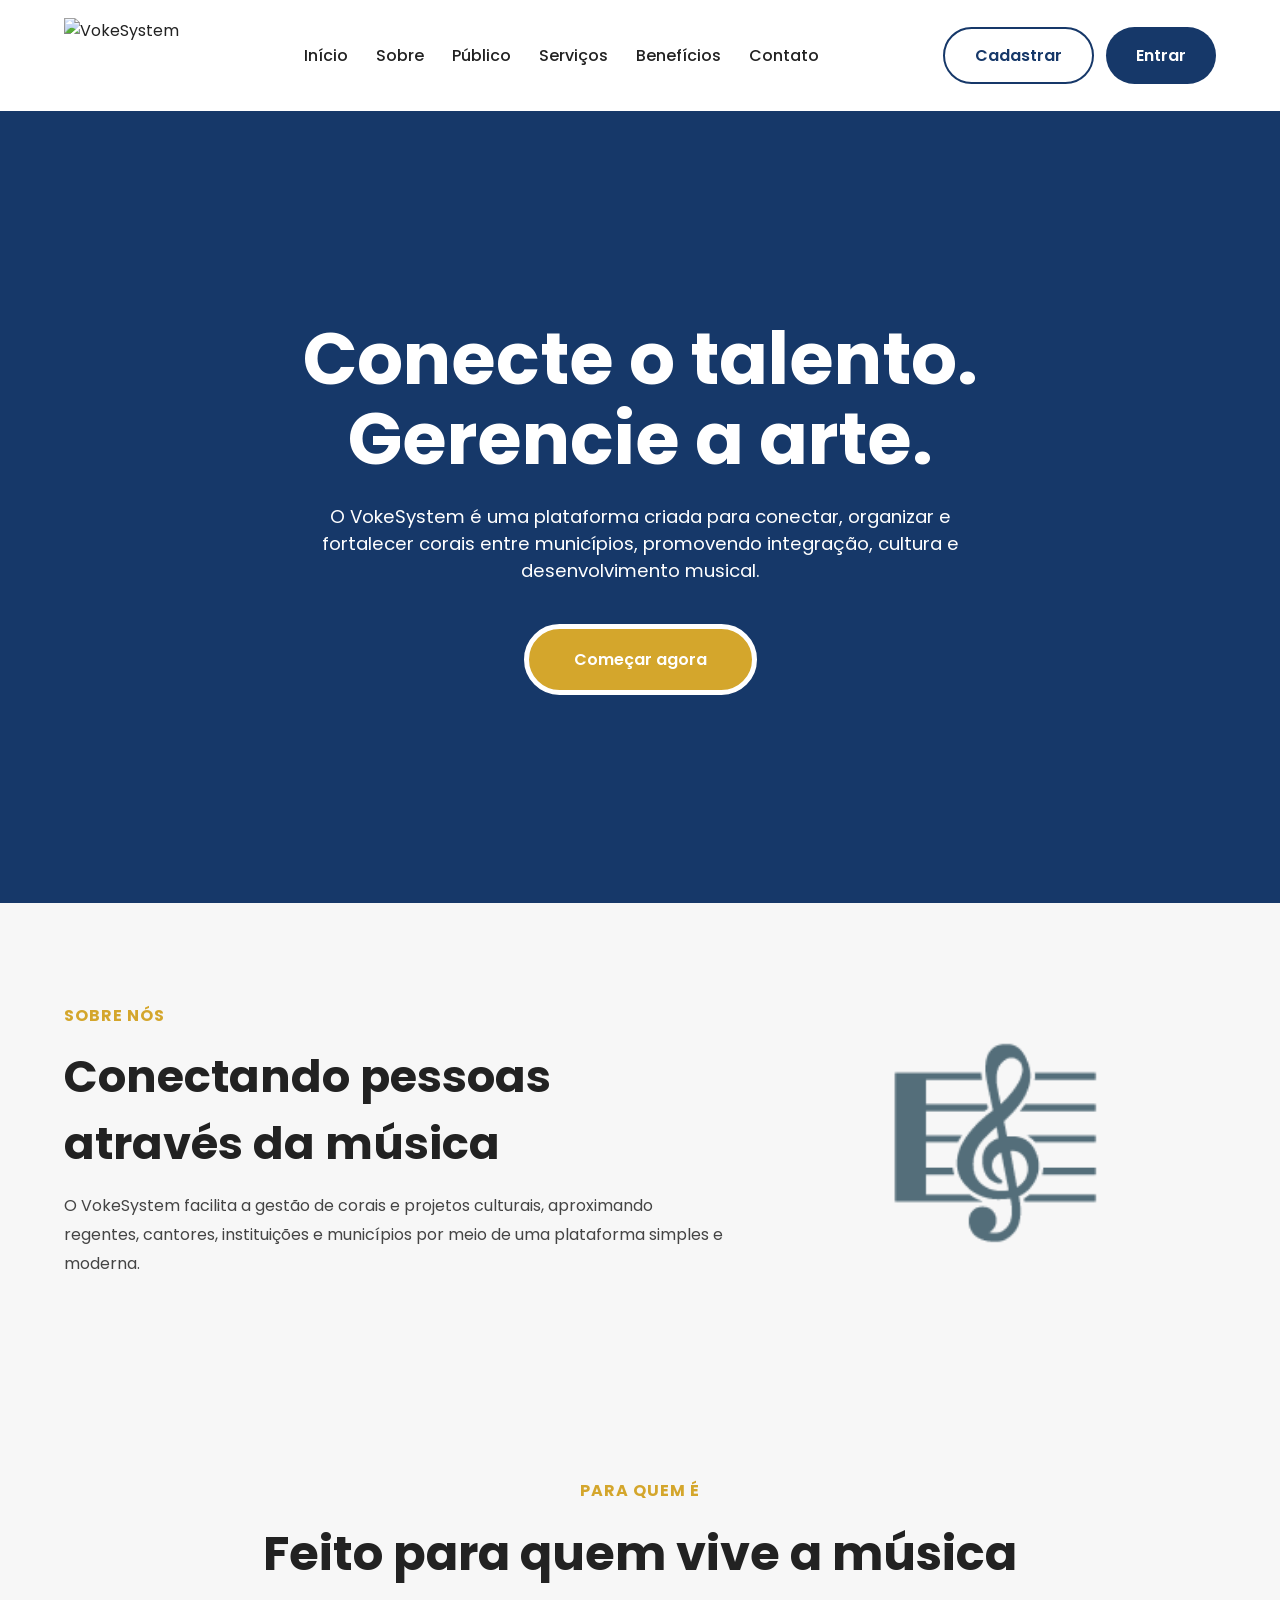
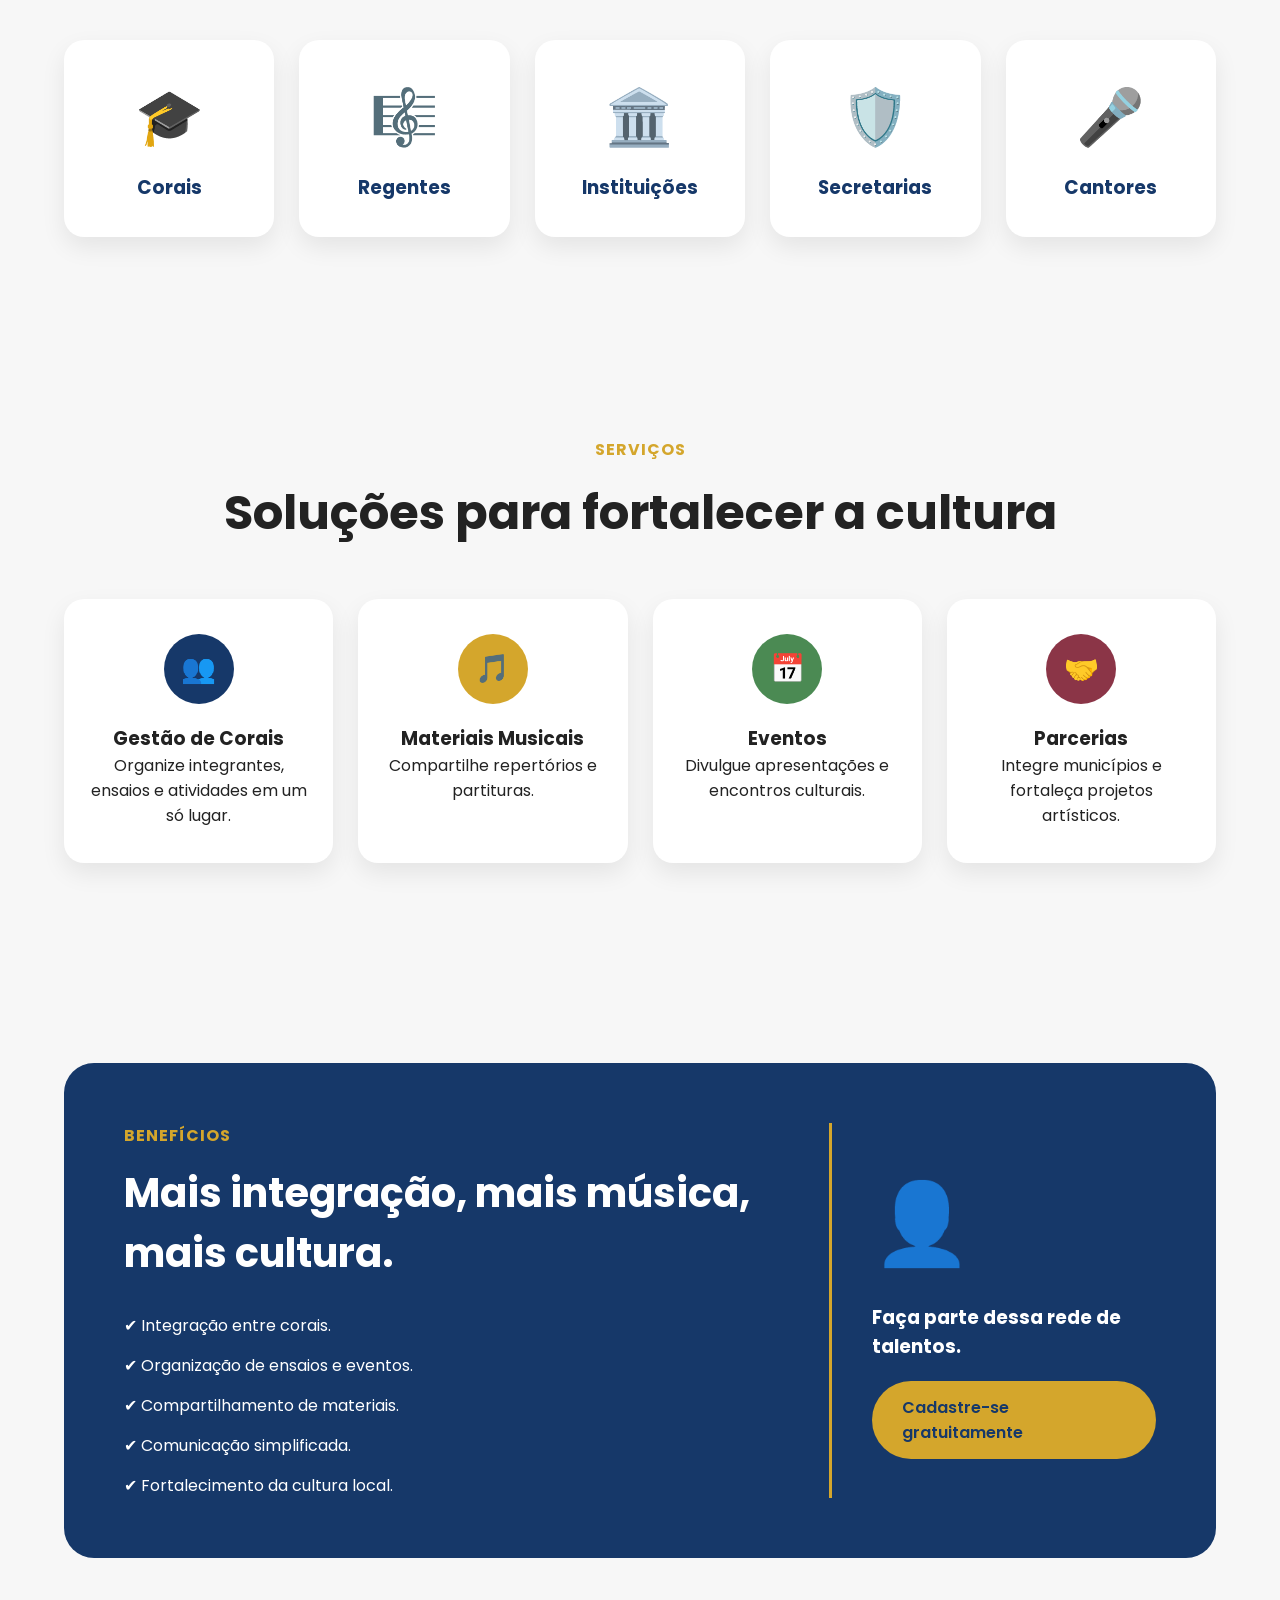
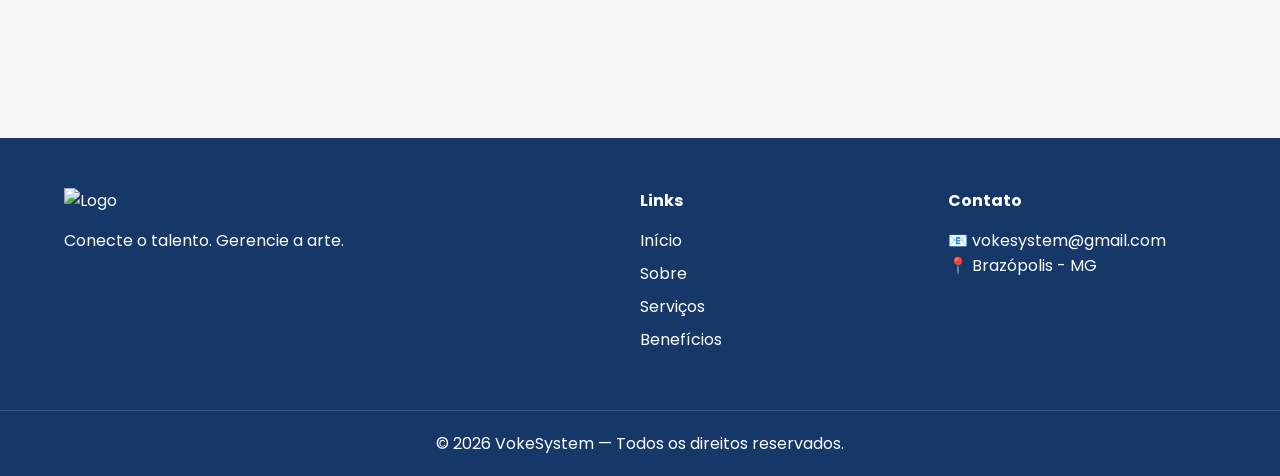
==== index.html @ a20de031 "Add files via upload" ====
<!DOCTYPE html>
<html lang="pt-BR">
<head>
    <meta charset="UTF-8">
    <meta name="viewport" content="width=device-width, initial-scale=1.0">
    <title>VokeSystem</title>

    <link rel="preconnect" href="https://fonts.googleapis.com">
    <link rel="preconnect" href="https://fonts.gstatic.com" crossorigin>
    <link href="https://fonts.googleapis.com/css2?family=Poppins:wght@300;400;500;600;700;800&display=swap" rel="stylesheet">

    <link rel="stylesheet" href="style.css">
</head>
<body>

    <button id="topButton" onclick="voltarAoTopo()">↑</button>

    <header id="header">
        <div class="container nav-container">

            <a href="index.html">
                <img src="assets/logo.png" alt="VokeSystem" class="logo">
            </a>

            <nav>
                <a href="#inicio">Início</a>
                <a href="#sobre">Sobre</a>
                <a href="#publico">Público</a>
                <a href="#servicos">Serviços</a>
                <a href="#beneficios">Benefícios</a>
                <a href="#contato">Contato</a>
            </nav>

            <div class="header-buttons">
                <a href="cadastro.html" class="btn btn-outline">Cadastrar</a>
                <a href="login.html" class="btn btn-fill">Entrar</a>
            </div>

        </div>
    </header>

    <main>

        <!-- HERO -->
        <section id="inicio" class="hero">
            <div class="container hero-content reveal">
                <h1>Conecte o talento.<br>Gerencie a arte.</h1>

                <p>
                    O VokeSystem é uma plataforma criada para conectar,
                    organizar e fortalecer corais entre municípios,
                    promovendo integração, cultura e desenvolvimento musical.
                </p>

                <a href="cadastro.html" class="btn hero-btn">
                    Começar agora
                </a>
            </div>
        </section>

        <!-- SOBRE -->
        <section id="sobre" class="section reveal">
            <div class="container about">

                <div class="text">
                    <span class="section-tag">SOBRE NÓS</span>

                    <h2>Conectando pessoas através da música</h2>

                    <p>
                        O VokeSystem facilita a gestão de corais e projetos culturais,
                        aproximando regentes, cantores, instituições e municípios
                        por meio de uma plataforma simples e moderna.
                    </p>
                </div>

                <div class="illustration">
                    🎼
                </div>

            </div>
        </section>

        <!-- PÚBLICO -->
        <section id="publico" class="section center reveal">
            <div class="container">

                <span class="section-tag">PARA QUEM É</span>

                <h2 class="section-title">
                    Feito para quem vive a música
                </h2>

                <div class="grid cards-5">

                    <article class="card">
                        <span>🎓</span>
                        <h3>Corais</h3>
                    </article>

                    <article class="card">
                        <span>🎼</span>
                        <h3>Regentes</h3>
                    </article>

                    <article class="card">
                        <span>🏛️</span>
                        <h3>Instituições</h3>
                    </article>

                    <article class="card">
                        <span>🛡️</span>
                        <h3>Secretarias</h3>
                    </article>

                    <article class="card">
                        <span>🎤</span>
                        <h3>Cantores</h3>
                    </article>

                </div>

            </div>
        </section>

        <!-- SERVIÇOS -->
        <section id="servicos" class="section center reveal">

            <div class="container">

                <span class="section-tag">SERVIÇOS</span>

                <h2 class="section-title">
                    Soluções para fortalecer a cultura
                </h2>

                <div class="grid services">

                    <article class="service-card">
                        <div class="icon azul">👥</div>
                        <h3>Gestão de Corais</h3>
                        <p>Organize integrantes, ensaios e atividades em um só lugar.</p>
                    </article>

                    <article class="service-card">
                        <div class="icon dourado">🎵</div>
                        <h3>Materiais Musicais</h3>
                        <p>Compartilhe repertórios e partituras.</p>
                    </article>

                    <article class="service-card">
                        <div class="icon verde">📅</div>
                        <h3>Eventos</h3>
                        <p>Divulgue apresentações e encontros culturais.</p>
                    </article>

                    <article class="service-card">
                        <div class="icon vinho">🤝</div>
                        <h3>Parcerias</h3>
                        <p>Integre municípios e fortaleça projetos artísticos.</p>
                    </article>

                </div>

            </div>

        </section>

        <!-- BENEFÍCIOS -->
        <section id="beneficios" class="section reveal">
            <div class="container benefits">

                <div class="benefits-text">

                    <span class="section-tag">BENEFÍCIOS</span>

                    <h2>Mais integração, mais música, mais cultura.</h2>

                    <ul>
                        <li>✔ Integração entre corais.</li>
                        <li>✔ Organização de ensaios e eventos.</li>
                        <li>✔ Compartilhamento de materiais.</li>
                        <li>✔ Comunicação simplificada.</li>
                        <li>✔ Fortalecimento da cultura local.</li>
                    </ul>

                </div>

                <div class="benefits-box">
                    <div class="user-icon">👤</div>

                    <h3>Faça parte dessa rede de talentos.</h3>

                    <a href="cadastro.html" class="btn benefit-btn">
                        Cadastre-se gratuitamente
                    </a>
                </div>

            </div>
        </section>

    </main>

    <footer id="contato">

        <div class="container footer-content">

            <div>
                <img src="assets/logo.png" alt="Logo" class="footer-logo">
                <p>Conecte o talento. Gerencie a arte.</p>
            </div>

            <div>
                <h4>Links</h4>
                <a href="#inicio">Início</a>
                <a href="#sobre">Sobre</a>
                <a href="#servicos">Serviços</a>
                <a href="#beneficios">Benefícios</a>
            </div>

            <div>
                <h4>Contato</h4>
                <p>📧 vokesystem@gmail.com</p>
                <p>📍 Brazópolis - MG</p>
            </div>

        </div>

        <div class="copyright">
            © 2026 VokeSystem — Todos os direitos reservados.
        </div>

    </footer>

    <script>
        const reveals = document.querySelectorAll(".reveal");

        const observer = new IntersectionObserver((entries)=>{
            entries.forEach(entry=>{
                if(entry.isIntersecting){
                    entry.target.classList.add("active");
                }
            });
        },{threshold:0.15});

        reveals.forEach(item=>observer.observe(item));

        const header = document.getElementById("header");
        const topButton = document.getElementById("topButton");

        window.addEventListener("scroll",()=>{

            if(window.scrollY > 50){
                header.classList.add("scrolled");
            }else{
                header.classList.remove("scrolled");
            }

            if(window.scrollY > 400){
                topButton.classList.add("show");
            }else{
                topButton.classList.remove("show");
            }

        });

        function voltarAoTopo(){
            window.scrollTo({
                top:0,
                behavior:"smooth"
            });
        }
    </script>

</body>
</html>
---- style.css ----
:root{
    --azul:#163869;
    --dourado:#d4a62c;
    --verde:#4b8a53;
    --vinho:#8b3547;
    --bg:#f7f7f7;
    --texto:#222;
    --branco:#fff;
    --sombra:0 10px 25px rgba(0,0,0,.08);
    --radius:20px;
}

*{
    margin:0;
    padding:0;
    box-sizing:border-box;
    font-family:"Poppins",sans-serif;
}

html{
    scroll-behavior:smooth;
}

body{
    background:var(--bg);
    color:var(--texto);
    overflow-x:hidden;
}

a{
    text-decoration:none;
    color:inherit;
}

img{
    max-width:100%;
    display:block;
}

.container{
    width:min(1200px,90%);
    margin:auto;
}

/* ---------- BOTÕES ---------- */

.btn{
    display:inline-flex;
    align-items:center;
    justify-content:center;
    padding:14px 30px;
    border-radius:50px;
    font-weight:600;
    transition:.3s;
    cursor:pointer;
}

.btn:hover{
    transform:translateY(-3px);
}

.btn-outline{
    border:2px solid var(--azul);
    color:var(--azul);
    background:#fff;
}

.btn-outline:hover{
    background:var(--azul);
    color:#fff;
}

.btn-fill,
.hero-btn,
.benefit-btn{
    background:var(--azul);
    color:#fff;
}

.hero-btn{
    background:var(--dourado);
    border:5px solid #fff;
    padding:18px 45px;
}

/* ---------- HEADER ---------- */

header{
    position:sticky;
    top:0;
    z-index:1000;
    background:#fff;
    transition:.3s;
}

header.scrolled{
    box-shadow:var(--sombra);
}

.nav-container{
    display:flex;
    justify-content:space-between;
    align-items:center;
    padding:18px 0;
    gap:20px;
}

.logo{
    height:75px;
    animation:float 4s ease-in-out infinite;
}

nav{
    display:flex;
    gap:28px;
}

nav a{
    position:relative;
    font-weight:500;
}

nav a::after{
    content:"";
    position:absolute;
    left:0;
    bottom:-5px;
    width:0;
    height:2px;
    background:var(--dourado);
    transition:.3s;
}

nav a:hover::after{
    width:100%;
}

.header-buttons{
    display:flex;
    gap:12px;
}

/* ---------- HERO ---------- */

.hero{
    min-height:88vh;
    display:flex;
    align-items:center;
    justify-content:center;
    text-align:center;
    background:var(--azul);
    color:#fff;
    padding:40px 0;
}

.hero-content{
    max-width:850px;
}

.hero h1{
    font-size:clamp(2.5rem,6vw,4.5rem);
    line-height:1.1;
}

.hero p{
    margin:25px auto 40px;
    font-size:1.15rem;
    max-width:700px;
}

/* ---------- SEÇÕES ---------- */

.section{
    padding:100px 0;
}

.center{
    text-align:center;
}

.section-tag{
    color:var(--dourado);
    font-weight:700;
    letter-spacing:1px;
}

.section-title{
    font-size:clamp(2rem,5vw,3rem);
    margin:15px 0 50px;
}

/* ---------- SOBRE ---------- */

.about{
    display:grid;
    grid-template-columns:1.5fr 1fr;
    gap:50px;
    align-items:center;
}

.about h2{
    font-size:2.8rem;
    margin:15px 0;
}

.about p{
    line-height:1.8;
    color:#444;
}

.illustration{
    font-size:180px;
    text-align:center;
    color:var(--dourado);
}

/* ---------- GRIDS ---------- */

.grid{
    display:grid;
    gap:25px;
}

.cards-5{
    grid-template-columns:repeat(auto-fit,minmax(170px,1fr));
}

.services{
    grid-template-columns:repeat(auto-fit,minmax(240px,1fr));
}

/* ---------- CARDS ---------- */

.card,
.service-card{
    background:#fff;
    border-radius:var(--radius);
    padding:35px 25px;
    box-shadow:var(--sombra);
    transition:.35s;
}

.card:hover,
.service-card:hover{
    transform:translateY(-8px);
}

.card span{
    font-size:55px;
}

.card h3{
    margin-top:15px;
    color:var(--azul);
}

.icon{
    width:70px;
    height:70px;
    margin:0 auto 20px;
    border-radius:50%;
    display:flex;
    align-items:center;
    justify-content:center;
    color:#fff;
    font-size:28px;
}

.azul{background:var(--azul);}
.dourado{background:var(--dourado);}
.verde{background:var(--verde);}
.vinho{background:var(--vinho);}

/* ---------- BENEFÍCIOS ---------- */

.benefits{
    background:var(--azul);
    color:#fff;
    border-radius:30px;
    padding:60px;
    display:grid;
    grid-template-columns:2fr 1fr;
    gap:50px;
}

.benefits h2{
    margin:15px 0 30px;
    font-size:2.5rem;
}

.benefits ul{
    list-style:none;
    display:grid;
    gap:15px;
}

.benefits-box{
    border-left:3px solid var(--dourado);
    padding-left:40px;
    display:flex;
    flex-direction:column;
    justify-content:center;
    gap:20px;
}

.user-icon{
    font-size:80px;
}

.benefit-btn{
    background:var(--dourado);
    color:var(--azul);
}

/* ---------- FOOTER ---------- */

footer{
    background:var(--azul);
    color:#fff;
    margin-top:80px;
}

.footer-content{
    display:grid;
    grid-template-columns:2fr 1fr 1fr;
    gap:40px;
    padding:50px 0;
}

.footer-logo{
    width:130px;
    margin-bottom:15px;
}

footer h4{
    margin-bottom:15px;
}

footer a{
    display:block;
    margin-bottom:8px;
}

footer a:hover{
    color:var(--dourado);
}

.copyright{
    text-align:center;
    padding:20px;
    border-top:1px solid rgba(255,255,255,.15);
}

/* ---------- BOTÃO TOPO ---------- */

#topButton{
    position:fixed;
    right:25px;
    bottom:25px;
    width:50px;
    height:50px;
    border:none;
    border-radius:50%;
    background:var(--dourado);
    color:#fff;
    font-size:22px;
    cursor:pointer;
    opacity:0;
    visibility:hidden;
    transition:.3s;
    box-shadow:var(--sombra);
    z-index:999;
}

#topButton.show{
    opacity:1;
    visibility:visible;
}

#topButton:hover{
    transform:translateY(-4px);
}

/* ---------- ANIMAÇÕES ---------- */

.reveal{
    opacity:0;
    transform:translateY(60px);
    transition:.8s ease;
}

.reveal.active{
    opacity:1;
    transform:none;
}

@keyframes float{
    0%,100%{transform:translateY(0);}
    50%{transform:translateY(-8px);}
}

/* ---------- RESPONSIVO ---------- */

@media(max-width:900px){

    .nav-container,
    .about,
    .benefits,
    .footer-content{
        grid-template-columns:1fr;
        flex-direction:column;
        text-align:center;
    }

    .nav-container{
        display:flex;
    }

    nav{
        flex-wrap:wrap;
        justify-content:center;
    }

    .header-buttons{
        justify-content:center;
        flex-wrap:wrap;
    }

    .benefits-box{
        border:none;
        padding:0;
    }

    .illustration{
        font-size:120px;
    }
}
/* ======== PÁGINAS DE AUTENTICAÇÃO ======== */

.auth-body{
    min-height:100vh;
    background:linear-gradient(135deg,var(--azul),#214d8d);
    display:flex;
    flex-direction:column;
    align-items:center;
    justify-content:center;
    padding:40px 20px;
}

.auth-logo img{
    width:140px;
    margin-bottom:30px;
    animation:float 4s ease-in-out infinite;
}

.auth-container{
    width:100%;
    display:flex;
    justify-content:center;
    align-items:center;
}

.auth-card{
    width:min(700px, 100%);
    background:#fff;
    padding:40px;
    border-radius:25px;
    box-shadow:0 20px 50px rgba(0,0,0,.15);
    text-align:center;
}

.auth-card h1{
    color:var(--azul);
    margin-bottom:10px;
}

.auth-card > p{
    color:#666;
    margin-bottom:30px;
}

.auth-form{
    display:flex;
    flex-direction:column;
    gap:18px;
}

.input-group{
    display:flex;
    flex-direction:column;
    text-align:left;
}

.input-group label{
    margin-bottom:6px;
    font-size:.95rem;
    font-weight:500;
}

.input-group input{
    padding:14px 16px;
    border:2px solid #ddd;
    border-radius:12px;
    outline:none;
    transition:.3s;
    font-size:1rem;
}

.input-group input:focus{
    border-color:var(--dourado);
}

.auth-btn{
    width:100%;
    margin-top:10px;
}

.auth-footer{
    margin-top:25px;
}

.auth-footer a{
    color:var(--dourado);
    font-weight:600;
}

.auth-footer a:hover{
    text-decoration:underline;
}

.auth-card{
    animation:fadeUp .8s ease;
}

@keyframes fadeUp{
    from{
        opacity:0;
        transform:translateY(30px);
    }
    to{
        opacity:1;
        transform:translateY(0);
    }
}

@media(max-width:500px){

    .auth-card{
        padding:30px 25px;
    }

    .auth-card h1{
        font-size:1.8rem;
    }

}
/* ======== CADASTRO ======== */

.duas-colunas{
    display:grid;
    grid-template-columns:repeat(2, minmax(0,1fr));
    gap:20px;
    width:100%;
}

.input-group select{
    padding:14px 16px;
    border:2px solid #ddd;
    border-radius:12px;
    outline:none;
    background:#fff;
    font-size:1rem;
    transition:.3s;
    cursor:pointer;
}

.input-group select:focus{
    border-color:var(--dourado);
}

.auth-info{
    margin-top:20px;
    padding:12px 15px;
    background:#f8f8f8;
    border-left:4px solid var(--dourado);
    border-radius:8px;
    color:#555;
    font-size:.9rem;
    text-align:left;
}

@media(max-width:700px){

    .duas-colunas{
        grid-template-columns:1fr;
    }

}
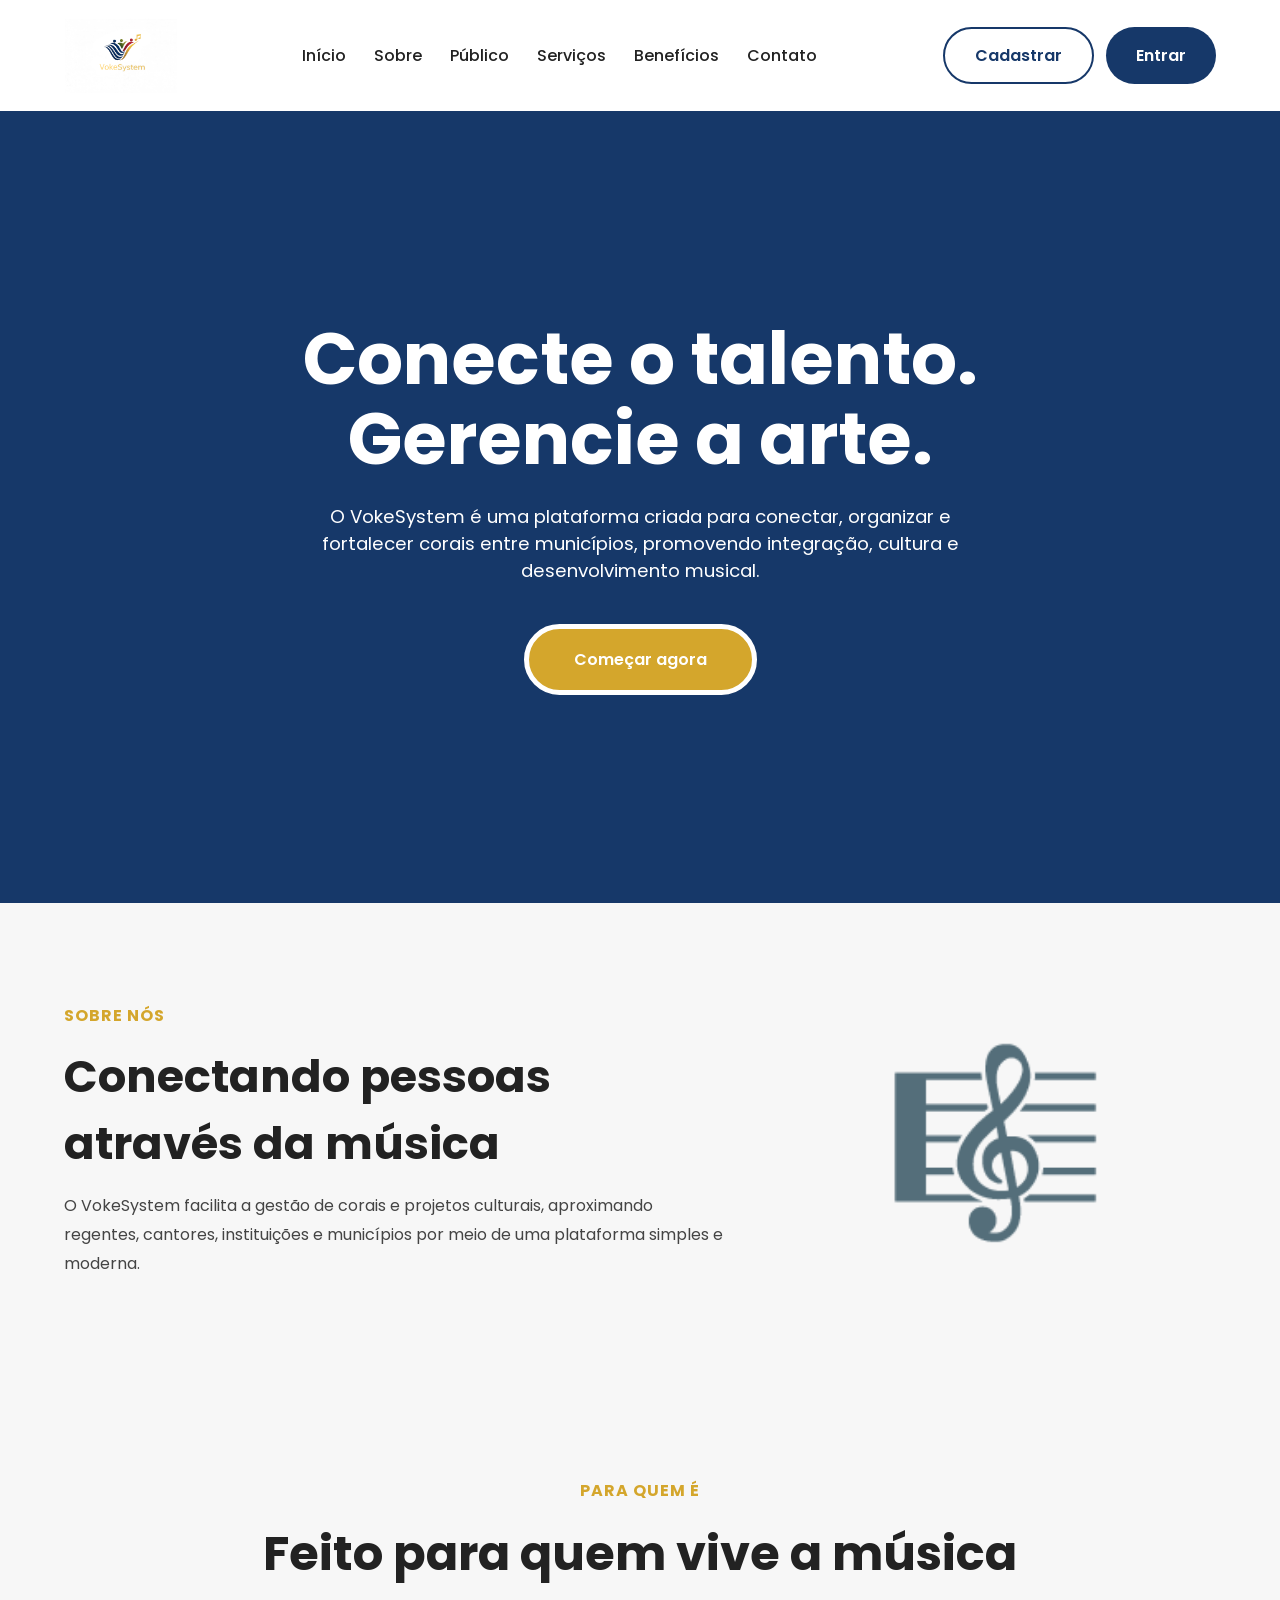
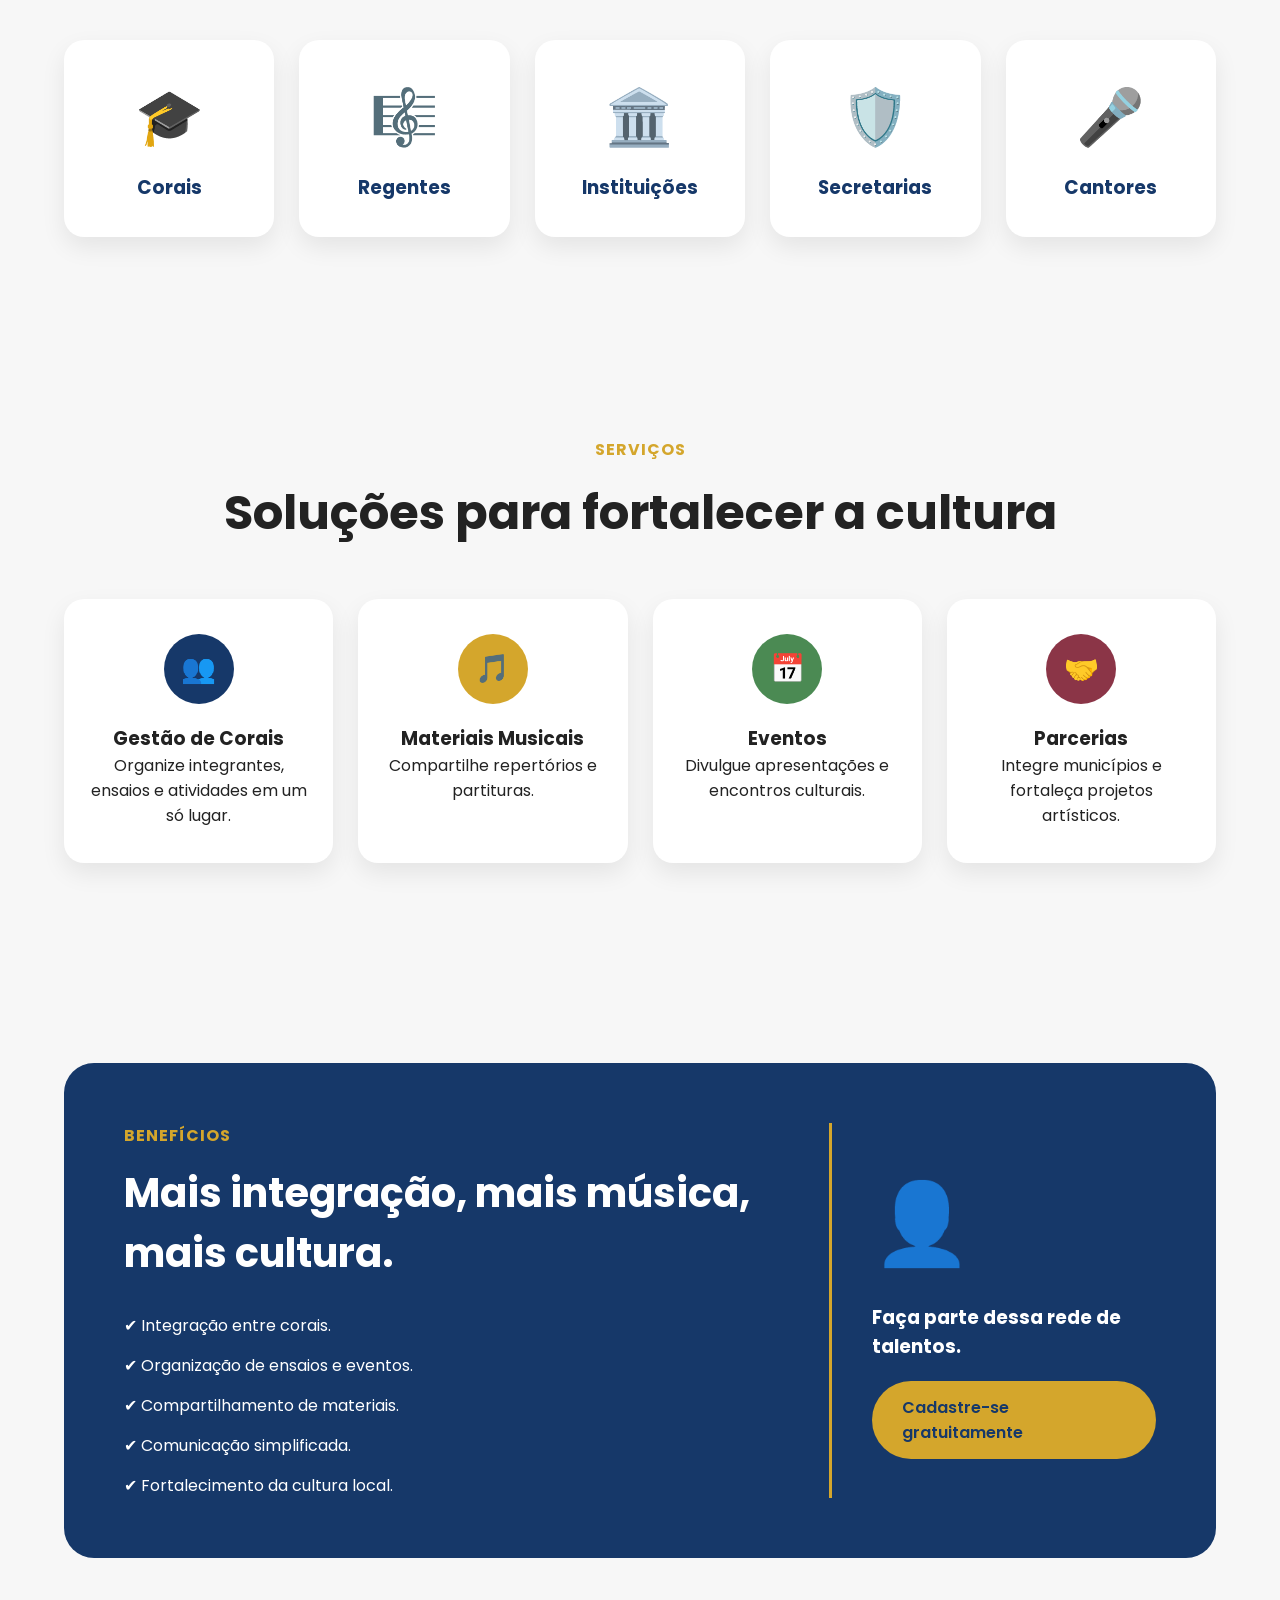
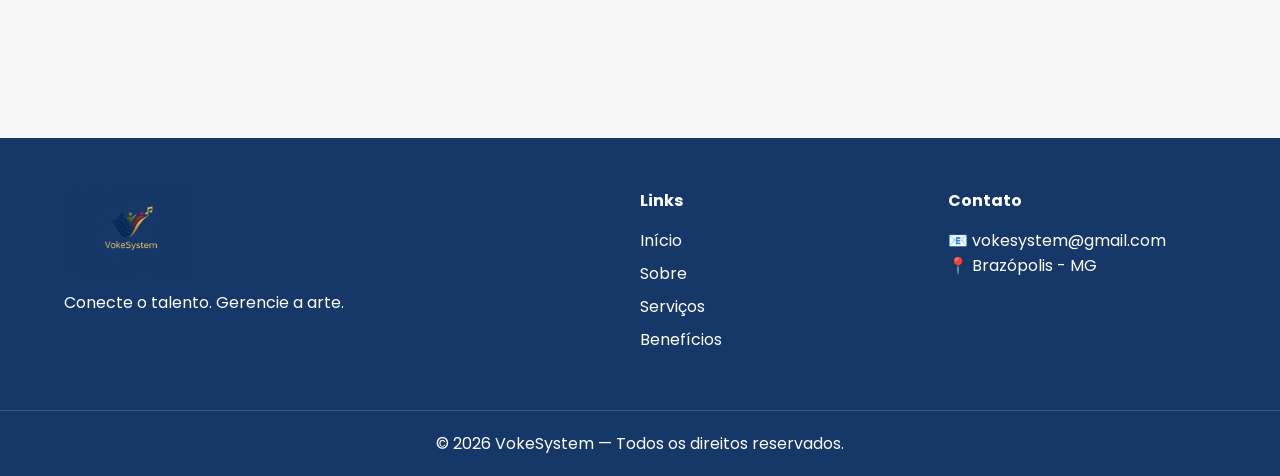
==== commit 20005c9d: "Update index.html" ====
--- a/index.html
+++ b/index.html
@@ -19,7 +19,7 @@
         <div class="container nav-container">
 
             <a href="index.html">
-                <img src="assets/logo.png" alt="VokeSystem" class="logo">
+                <img src="logo.png" alt="VokeSystem" class="logo">
             </a>
 
             <nav>
@@ -206,7 +206,7 @@
         <div class="container footer-content">
 
             <div>
-                <img src="assets/logo.png" alt="Logo" class="footer-logo">
+                <img src="logo.png" alt="Logo" class="footer-logo">
                 <p>Conecte o talento. Gerencie a arte.</p>
             </div>
 
@@ -273,4 +273,4 @@
     </script>
 
 </body>
-</html>+</html>
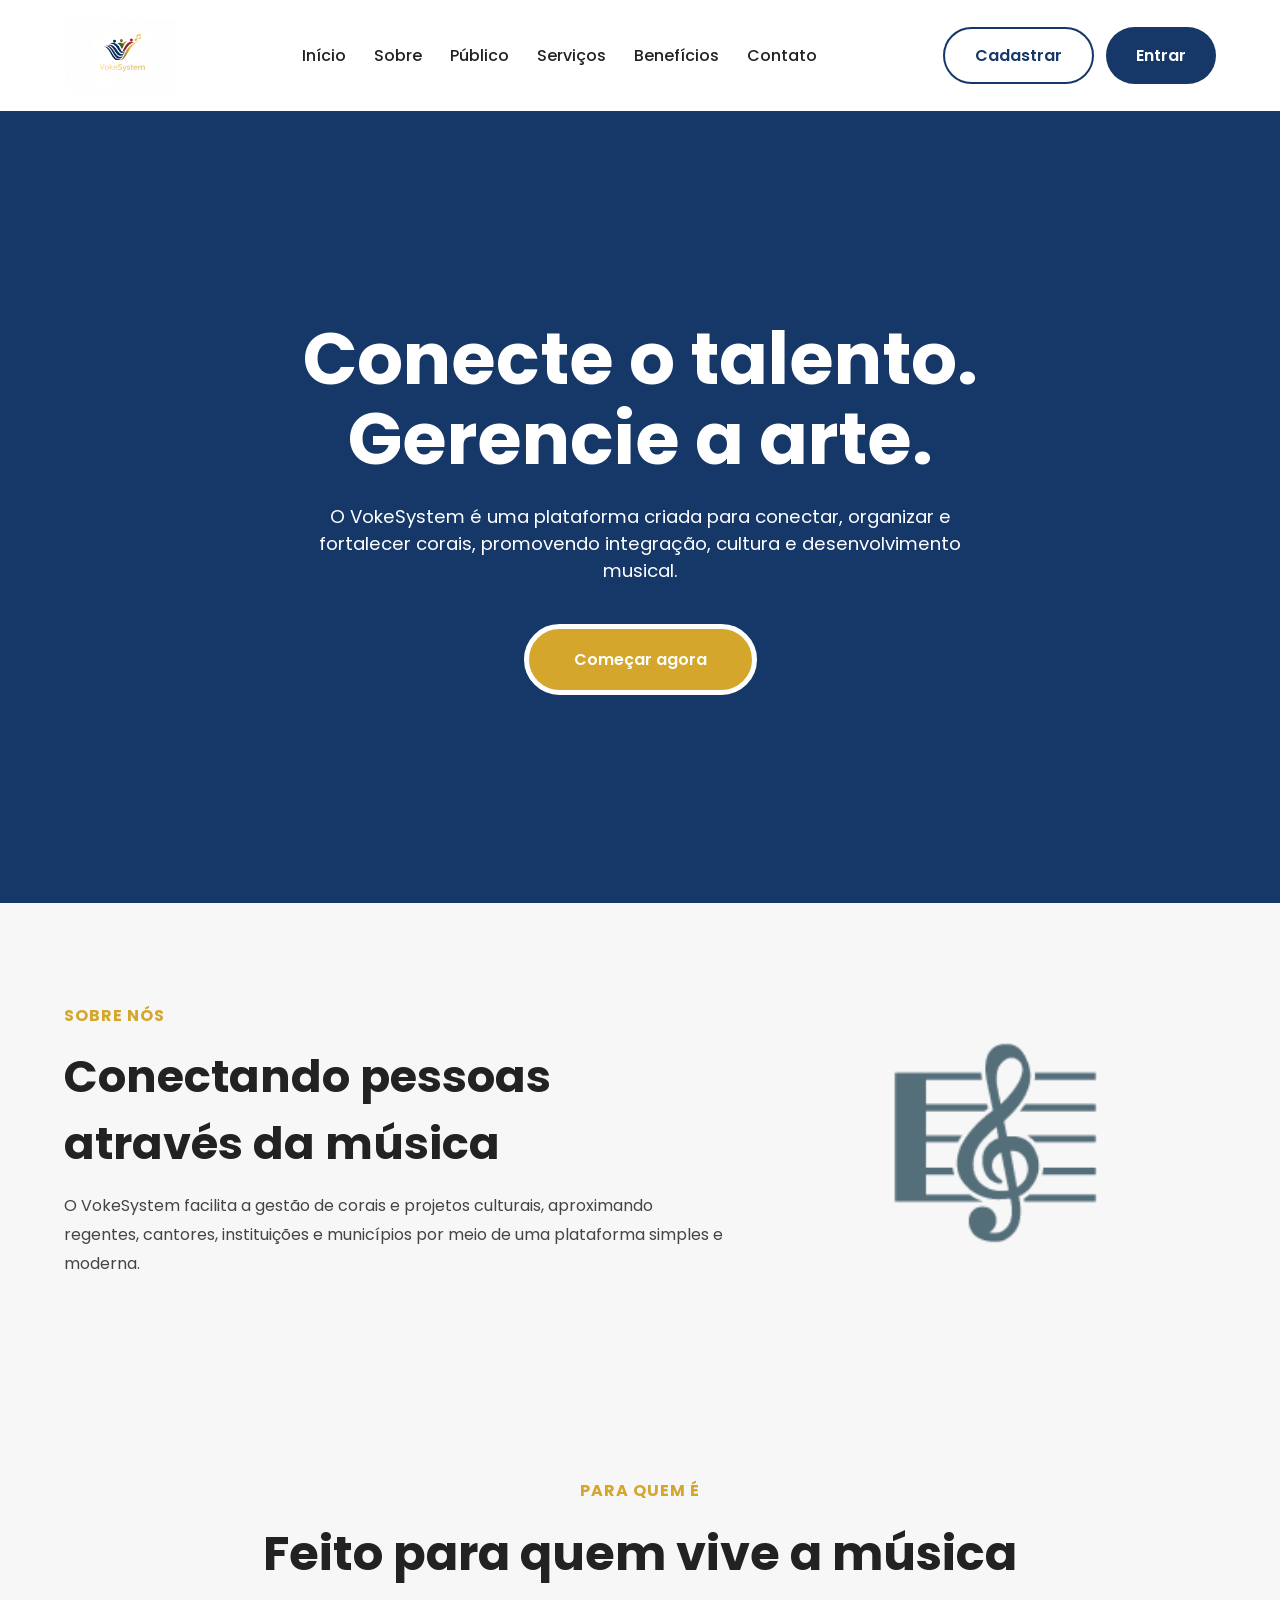
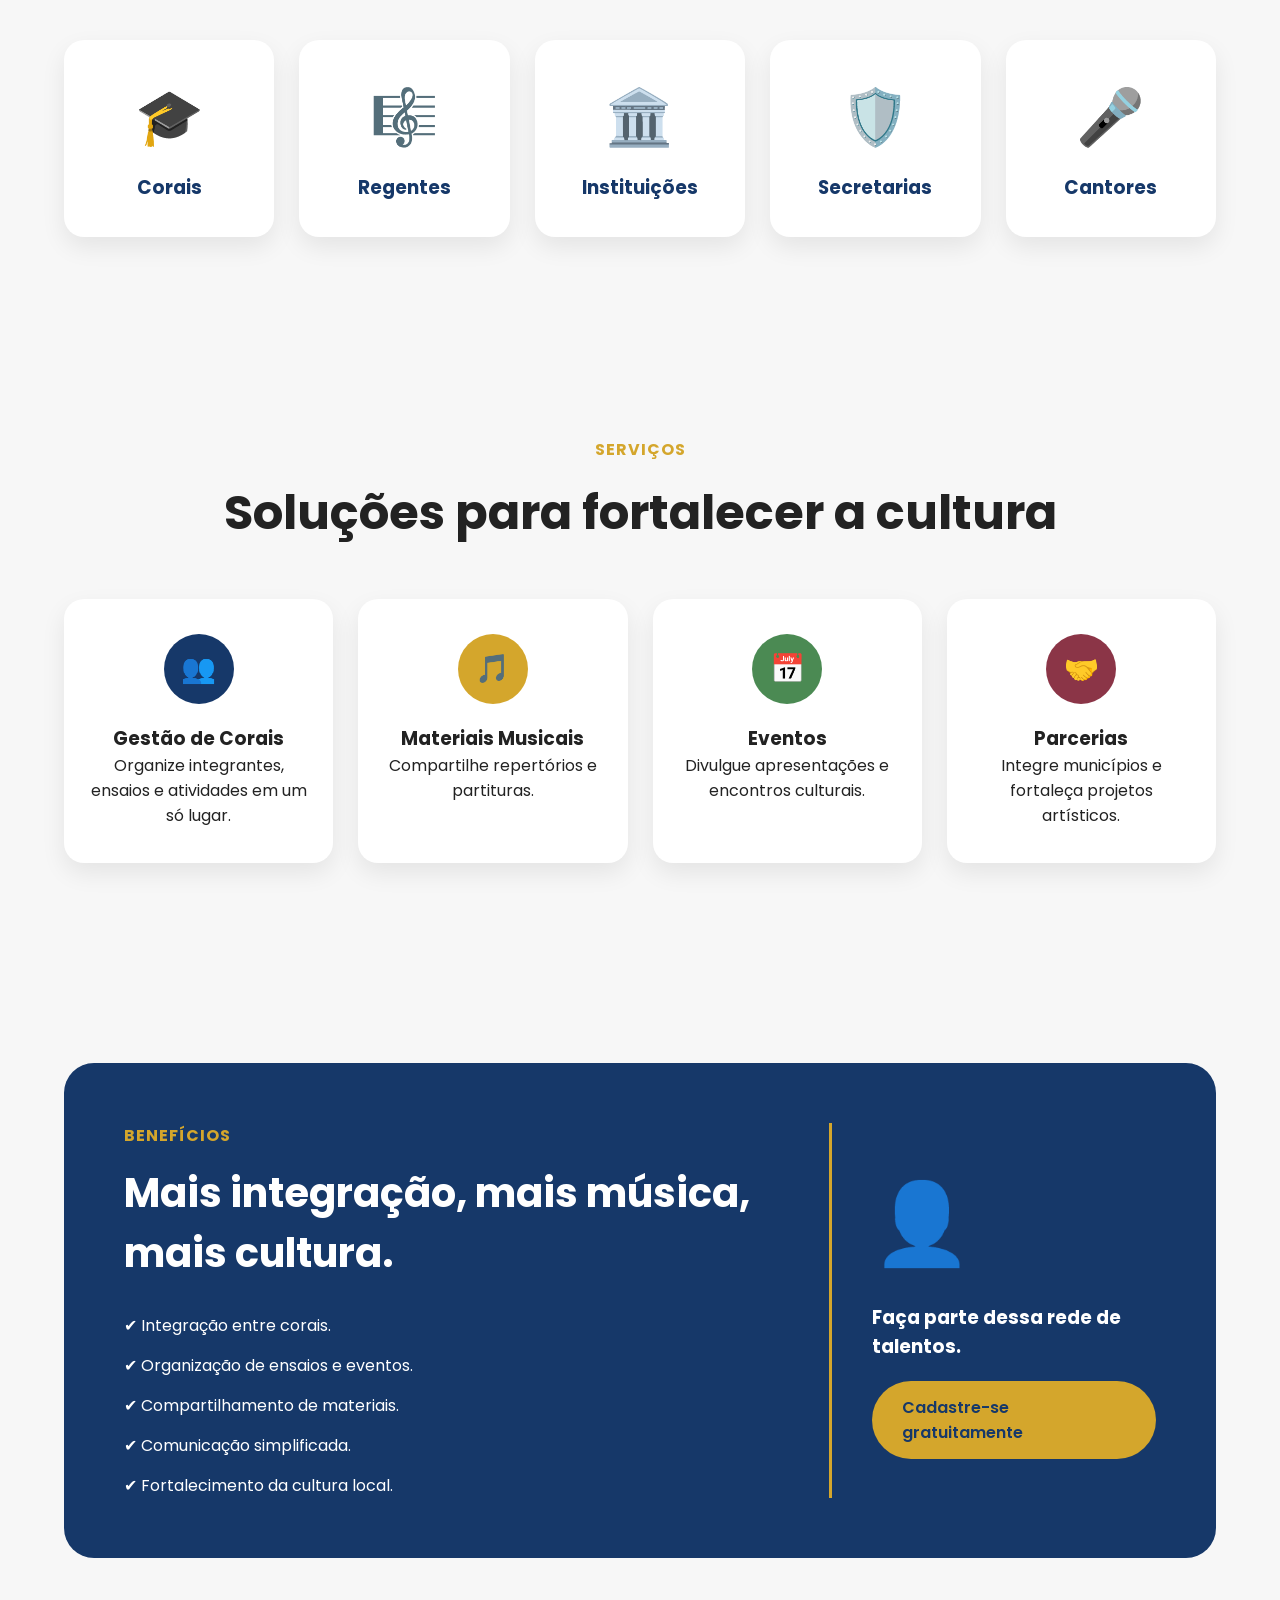
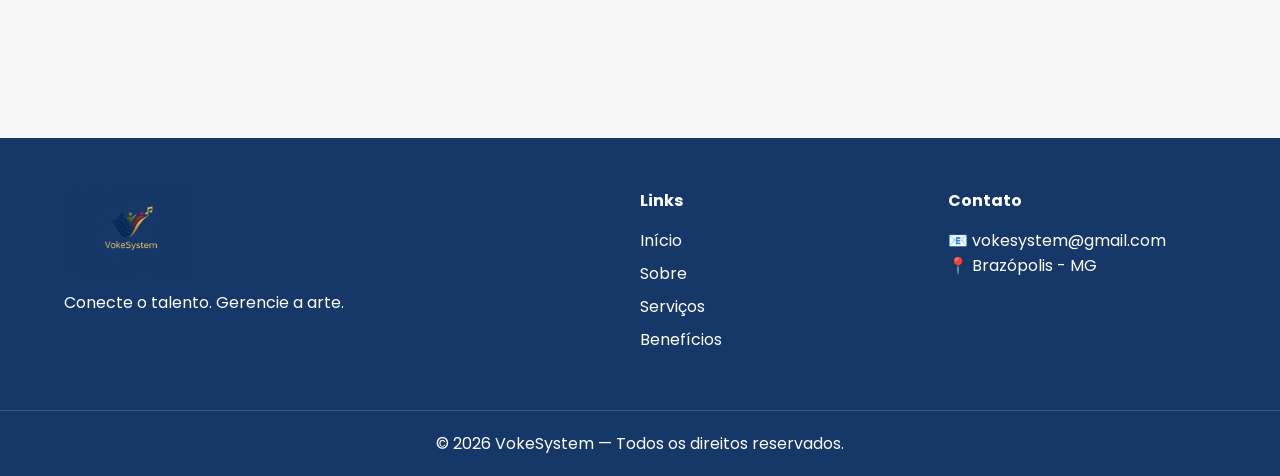
==== commit 815ab0bf: "Update index.html" ====
--- a/index.html
+++ b/index.html
@@ -48,7 +48,7 @@
 
                 <p>
                     O VokeSystem é uma plataforma criada para conectar,
-                    organizar e fortalecer corais entre municípios,
+                    organizar e fortalecer corais,
                     promovendo integração, cultura e desenvolvimento musical.
                 </p>
 
